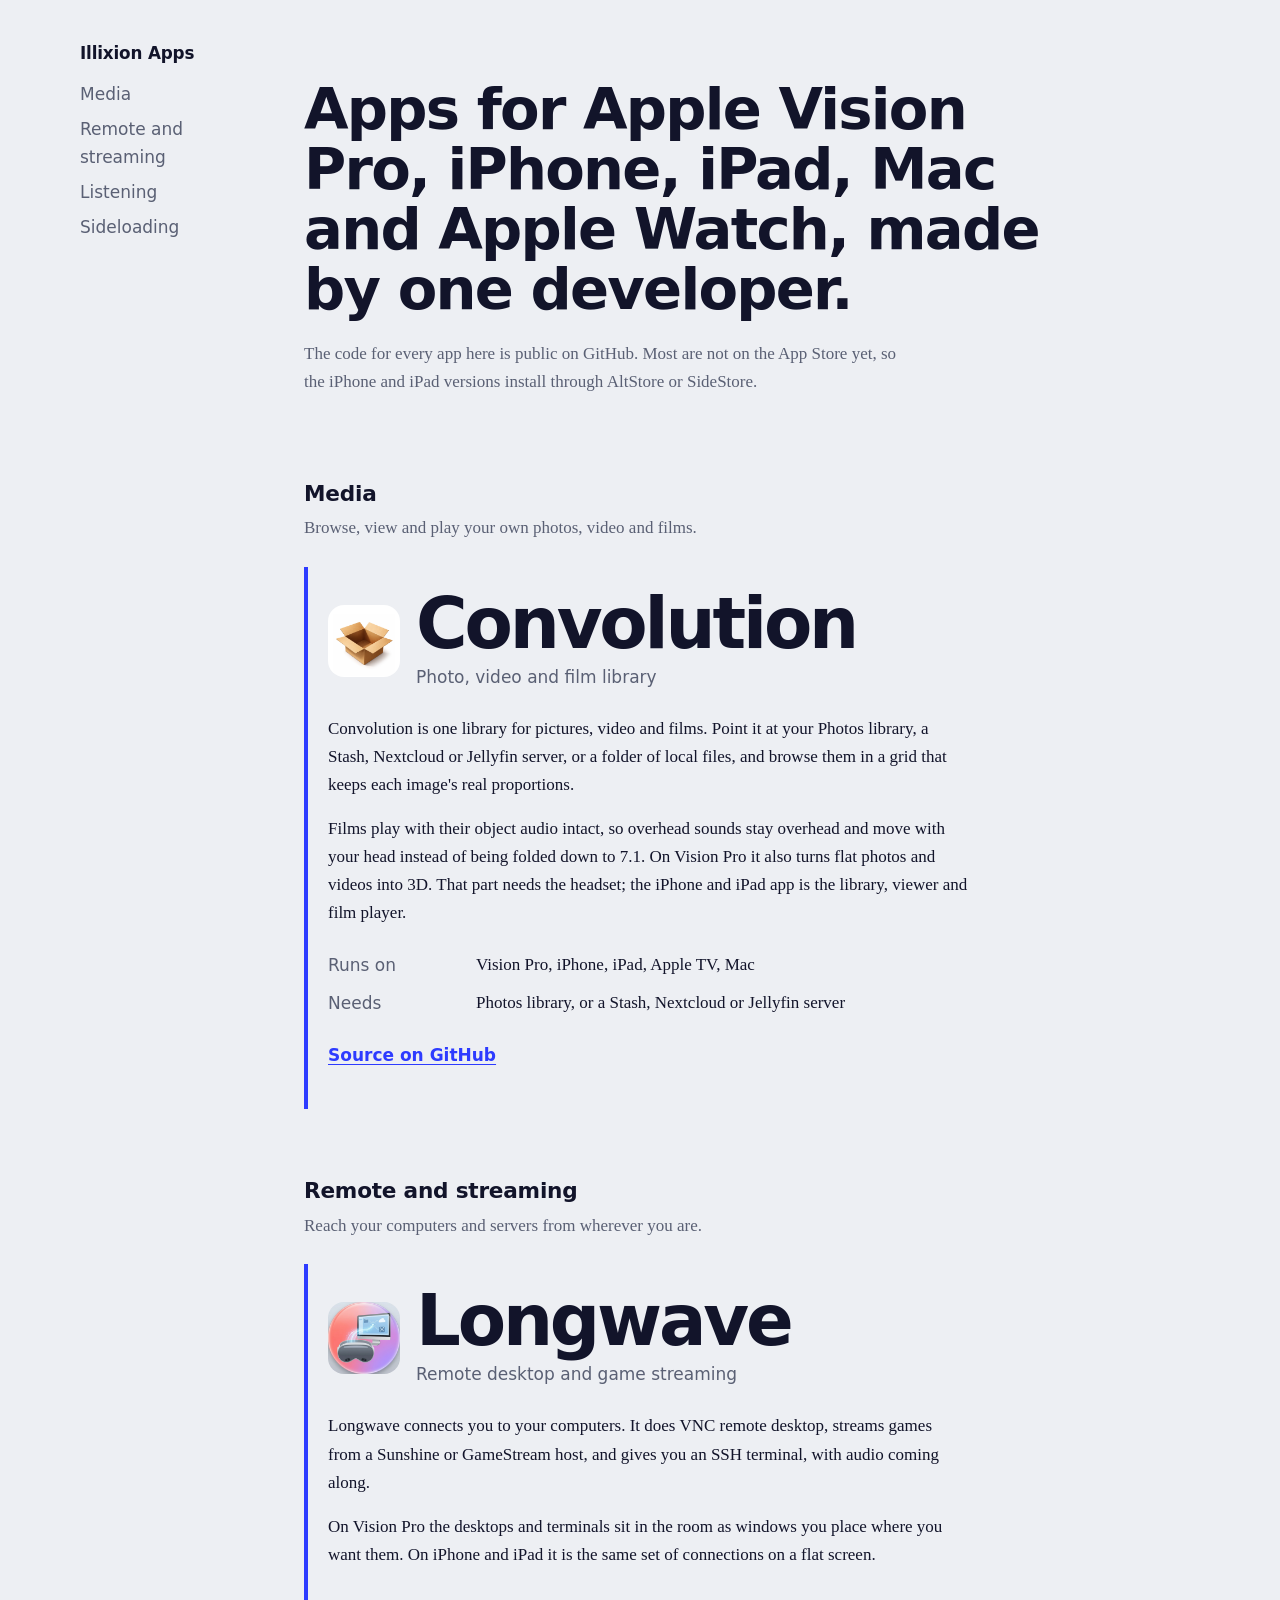
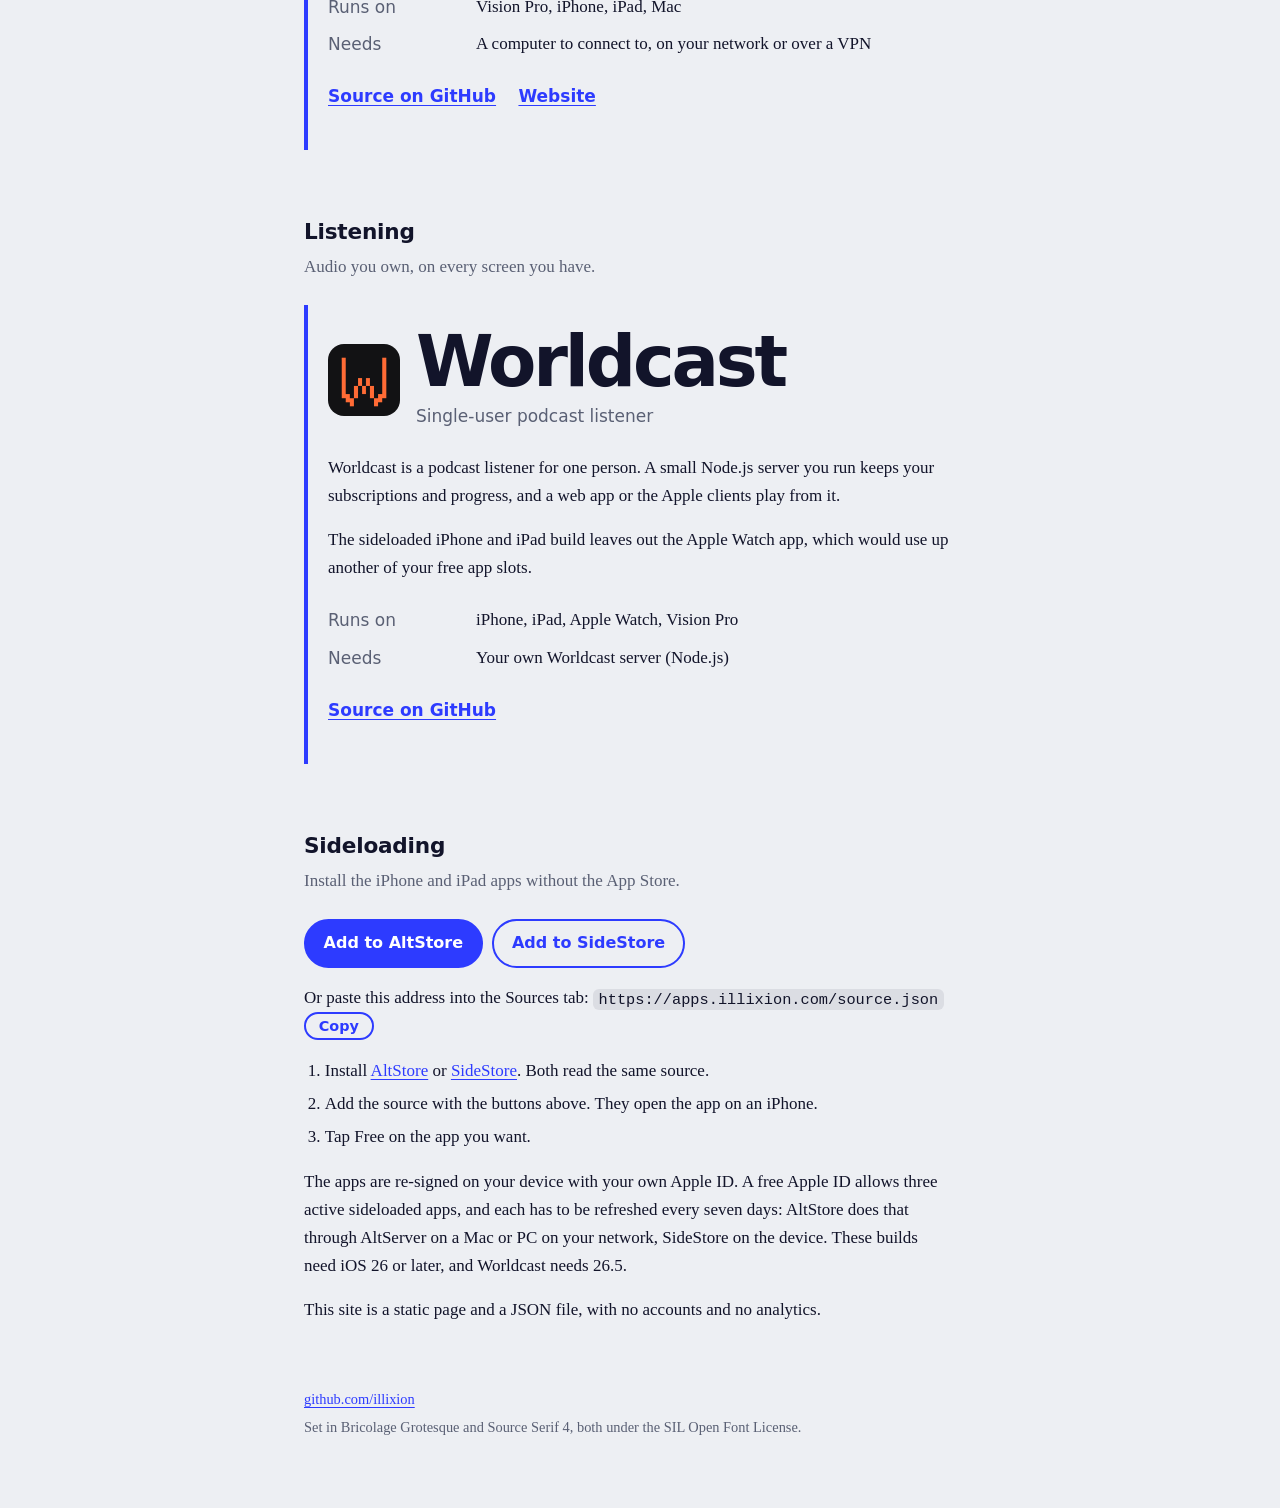
==== Website/index.html @ 204b262f "Turn the landing page into a categorised app portfolio Catalog entries gain a category, platforms, r" ====
<!doctype html>
<html lang="en">
<head>
  <meta charset="utf-8">
  <meta name="viewport" content="width=device-width, initial-scale=1">
  <title>Illixion Apps</title>
  <meta name="description" content="Apps for Apple Vision Pro, iPhone, iPad, Mac and Apple Watch, made by one developer.">
  <meta name="color-scheme" content="light dark">
  <link rel="icon" href="icons/convolution.png">
  <link rel="preload" href="fonts/bricolage.woff2" as="font" type="font/woff2" crossorigin>
  <link rel="stylesheet" href="styles.css">
</head>
<body>
<a class="skip" href="#apps">Skip to the apps</a>
<div class="shell">
  <nav class="rail" aria-label="Categories">
    <p class="mark"><a href="./">Illixion Apps</a></p>
    <ul>
<li><a href="#media">Media</a></li>
<li><a href="#remote">Remote and streaming</a></li>
<li><a href="#listening">Listening</a></li>
      <li><a href="#sideload">Sideloading</a></li>
    </ul>
  </nav>

  <main id="apps">
    <header class="intro">
      <h1>Apps for Apple Vision Pro, iPhone, iPad, Mac and Apple Watch, made by one developer.</h1>
      <p>The code for every app here is public on GitHub. Most are not on the App Store yet, so the iPhone and iPad versions install through AltStore or SideStore.</p>
    </header>

    <section class="category" id="media" aria-labelledby="h-media">
      <div class="cat-head">
        <h2 id="h-media">Media</h2>
        <p>Browse, view and play your own photos, video and films.</p>
      </div>
      <article class="app" id="convolution">
        <header>
          <img src="icons/convolution.png" width="72" height="72" alt="">
          <h3>Convolution</h3>
          <p class="tag">Photo, video and film library</p>
        </header>
        <div class="body">
        <p>Convolution is one library for pictures, video and films. Point it at your Photos library, a Stash, Nextcloud or Jellyfin server, or a folder of local files, and browse them in a grid that keeps each image&#x27;s real proportions.</p>
        <p>Films play with their object audio intact, so overhead sounds stay overhead and move with your head instead of being folded down to 7.1. On Vision Pro it also turns flat photos and videos into 3D. That part needs the headset; the iPhone and iPad app is the library, viewer and film player.</p>
          <dl class="facts">
          <div><dt>Runs on</dt><dd>Vision Pro, iPhone, iPad, Apple TV, Mac</dd></div>
          <div><dt>Needs</dt><dd>Photos library, or a Stash, Nextcloud or Jellyfin server</dd></div>
          </dl>
          <ul class="links"><li><a href="https://github.com/illixion/Convolution">Source on GitHub</a></li></ul>
        </div>
      </article>
    </section>
    <section class="category" id="remote" aria-labelledby="h-remote">
      <div class="cat-head">
        <h2 id="h-remote">Remote and streaming</h2>
        <p>Reach your computers and servers from wherever you are.</p>
      </div>
      <article class="app" id="longwave">
        <header>
          <img src="icons/longwave.png" width="72" height="72" alt="">
          <h3>Longwave</h3>
          <p class="tag">Remote desktop and game streaming</p>
        </header>
        <div class="body">
        <p>Longwave connects you to your computers. It does VNC remote desktop, streams games from a Sunshine or GameStream host, and gives you an SSH terminal, with audio coming along.</p>
        <p>On Vision Pro the desktops and terminals sit in the room as windows you place where you want them. On iPhone and iPad it is the same set of connections on a flat screen.</p>
          <dl class="facts">
          <div><dt>Runs on</dt><dd>Vision Pro, iPhone, iPad, Mac</dd></div>
          <div><dt>Needs</dt><dd>A computer to connect to, on your network or over a VPN</dd></div>
          </dl>
          <ul class="links"><li><a href="https://github.com/illixion/Longwave">Source on GitHub</a></li><li><a href="https://longwave.pro">Website</a></li></ul>
        </div>
      </article>
    </section>
    <section class="category" id="listening" aria-labelledby="h-listening">
      <div class="cat-head">
        <h2 id="h-listening">Listening</h2>
        <p>Audio you own, on every screen you have.</p>
      </div>
      <article class="app" id="worldcast">
        <header>
          <img src="icons/worldcast.png" width="72" height="72" alt="">
          <h3>Worldcast</h3>
          <p class="tag">Single-user podcast listener</p>
        </header>
        <div class="body">
        <p>Worldcast is a podcast listener for one person. A small Node.js server you run keeps your subscriptions and progress, and a web app or the Apple clients play from it.</p>
        <p>The sideloaded iPhone and iPad build leaves out the Apple Watch app, which would use up another of your free app slots.</p>
          <dl class="facts">
          <div><dt>Runs on</dt><dd>iPhone, iPad, Apple Watch, Vision Pro</dd></div>
          <div><dt>Needs</dt><dd>Your own Worldcast server (Node.js)</dd></div>
          </dl>
          <ul class="links"><li><a href="https://github.com/illixion/worldcast">Source on GitHub</a></li></ul>
        </div>
      </article>
    </section>

    <section class="sideload" id="sideload" aria-labelledby="h-sideload">
      <div class="cat-head">
        <h2 id="h-sideload">Sideloading</h2>
        <p>Install the iPhone and iPad apps without the App Store.</p>
      </div>
      <div class="body">
        <div class="actions">
          <a class="btn" href="altstore://source?url=https://apps.illixion.com/source.json">Add to AltStore</a>
          <a class="btn alt" href="sidestore://source?url=https://apps.illixion.com/source.json">Add to SideStore</a>
        </div>
        <p class="url">Or paste this address into the Sources tab: <code>https://apps.illixion.com/source.json</code> <button class="btn alt small" type="button" data-copy="https://apps.illixion.com/source.json">Copy</button></p>
        <ol>
          <li>Install <a href="https://altstore.io">AltStore</a> or <a href="https://sidestore.io">SideStore</a>. Both read the same source.</li>
          <li>Add the source with the buttons above. They open the app on an iPhone.</li>
          <li>Tap Free on the app you want.</li>
        </ol>
        <p>The apps are re-signed on your device with your own Apple ID. A free Apple ID allows three active sideloaded apps, and each has to be refreshed every seven days: AltStore does that through AltServer on a Mac or PC on your network, SideStore on the device. These builds need iOS 26 or later, and Worldcast needs 26.5.</p>
        <p>This site is a static page and a JSON file, with no accounts and no analytics.</p>
      </div>
    </section>

    <footer>
      <p><a href="https://github.com/illixion">github.com/illixion</a></p>
      <p>Set in Bricolage Grotesque and Source Serif 4, both under the SIL Open Font License.</p>
    </footer>
  </main>
</div>
<script src="copy.js"></script>
</body>
</html>
---- Website/styles.css ----
@font-face { font-family: "Bricolage"; src: url("fonts/bricolage.woff2") format("woff2"); font-weight: 200 800; font-display: swap; }
@font-face { font-family: "Source Serif"; src: url("fonts/sourceserif.woff2") format("woff2"); font-weight: 200 900; font-style: normal; font-display: swap; }
@font-face { font-family: "Source Serif"; src: url("fonts/sourceserif-italic.woff2") format("woff2"); font-weight: 200 900; font-style: italic; font-display: swap; }

:root {
  --paper: #edeff3; --ink: #12142a; --signal: #2d3bff; --signal-ink: #ffffff; --slate: #5a6074;
  --sans: "Bricolage", ui-sans-serif, system-ui, sans-serif;
  --serif: "Source Serif", Georgia, "Times New Roman", serif;
}
@media (prefers-color-scheme: dark) {
  :root:not([data-theme="light"]) {
    --paper: #0e1022; --ink: #e7e9f5; --signal: #8e99ff; --signal-ink: #0e1022; --slate: #9a9fb8;
  }
}
* { box-sizing: border-box; }
html { scroll-behavior: smooth; scroll-padding-top: 1.5rem; }
@media (prefers-reduced-motion: reduce) { html { scroll-behavior: auto; } }
body { margin: 0; background: var(--paper); color: var(--ink); font: 1.0625rem/1.65 var(--serif); }
a { color: var(--signal); text-underline-offset: .2em; }
a:focus-visible, button:focus-visible { outline: 3px solid var(--signal); outline-offset: 3px; border-radius: 4px; }
.skip { position: absolute; left: -999px; }
.skip:focus { left: 16px; top: 16px; background: var(--paper); padding: .5rem .75rem; z-index: 5; }

.shell { max-width: 72rem; margin: 0 auto; padding: 0 16px; }
.rail { padding: 1.5rem 0 0; font-family: var(--sans); }
.rail .mark { margin: 0 0 .75rem; font-weight: 700; font-size: 1.05rem; letter-spacing: -.01em; }
.rail .mark a { color: var(--ink); text-decoration: none; }
.rail ul { list-style: none; margin: 0; padding: 0; display: flex; flex-wrap: wrap; gap: .25rem 1.1rem; }
.rail li a { color: var(--slate); text-decoration: none; font-weight: 500; }
.rail li a:hover { color: var(--signal); }
main { padding-bottom: 4rem; }

h1, h2, h3, .btn, .tag, dt, .links { font-family: var(--sans); }
.intro { padding: 3.5rem 0 1rem; max-width: 46rem; }
h1 { font-size: clamp(2.1rem, 5.4vw, 3.6rem); line-height: 1.04; font-weight: 700; letter-spacing: -.03em; margin: 0 0 1.25rem; text-wrap: balance; }
.intro p { color: var(--slate); max-width: 38rem; margin: 0; }

.category, .sideload { padding-top: 4rem; }
.cat-head h2 { font-size: 1.35rem; font-weight: 600; letter-spacing: -.01em; margin: 0; }
.cat-head p { margin: .2rem 0 0; color: var(--slate); }
.cat-head { margin-bottom: 1.5rem; }

.app { padding: 1.5rem 0 2.5rem 1.25rem; border-left: 4px solid var(--signal); margin-top: 1.5rem; }
.app header { display: grid; grid-template-columns: 72px 1fr; column-gap: 1rem; align-items: center; }
.app img { grid-row: span 2; border-radius: 16px; background: #fff; }
.app h3 { margin: 0; font-size: clamp(2.4rem, 7.5vw, 4.4rem); line-height: .95; font-weight: 800; letter-spacing: -.045em; }
.tag { margin: .35rem 0 0; color: var(--slate); font-weight: 500; }
.body { max-width: 40rem; }
.app .body { margin-top: 1.5rem; }
.body p { margin: 0 0 1rem; }
.facts { margin: 1.5rem 0; display: grid; gap: .6rem; }
.facts div { display: grid; grid-template-columns: 8.5rem 1fr; gap: .75rem; }
dt { color: var(--slate); font-weight: 500; }
dd { margin: 0; }
.links { list-style: none; margin: 1.25rem 0 0; padding: 0; display: flex; flex-wrap: wrap; gap: .5rem 1.4rem; align-items: center; font-weight: 600; }
.links a.primary, .btn { display: inline-block; padding: .6rem 1.1rem; border-radius: 999px; background: var(--signal); color: var(--signal-ink); text-decoration: none; font-weight: 600; border: 2px solid var(--signal); font-size: 1rem; cursor: pointer; }
.btn.alt { background: transparent; color: var(--signal); }
.btn.small { padding: .25rem .8rem; font-size: .9rem; }
.actions { display: flex; flex-wrap: wrap; gap: .6rem; margin-bottom: 1rem; }
code { font-size: .9em; word-break: break-all; background: color-mix(in srgb, var(--ink) 8%, transparent); padding: .1rem .35rem; border-radius: 6px; }
.sideload ol { padding-left: 1.3rem; } .sideload li { margin: .3rem 0; }
footer { margin-top: 4rem; color: var(--slate); font-size: .9rem; }
footer p { margin: .25rem 0; }

@media (min-width: 60rem) {
  .shell { display: grid; grid-template-columns: 11rem minmax(0, 1fr); column-gap: 3rem; }
  .rail { position: sticky; top: 0; align-self: start; padding-top: 2.5rem; }
  .rail ul { display: block; }
  .rail li { margin: .45rem 0; }
  .intro { padding-top: 5rem; }
}
@media (max-width: 480px) { .facts div { grid-template-columns: 1fr; gap: 0; } }
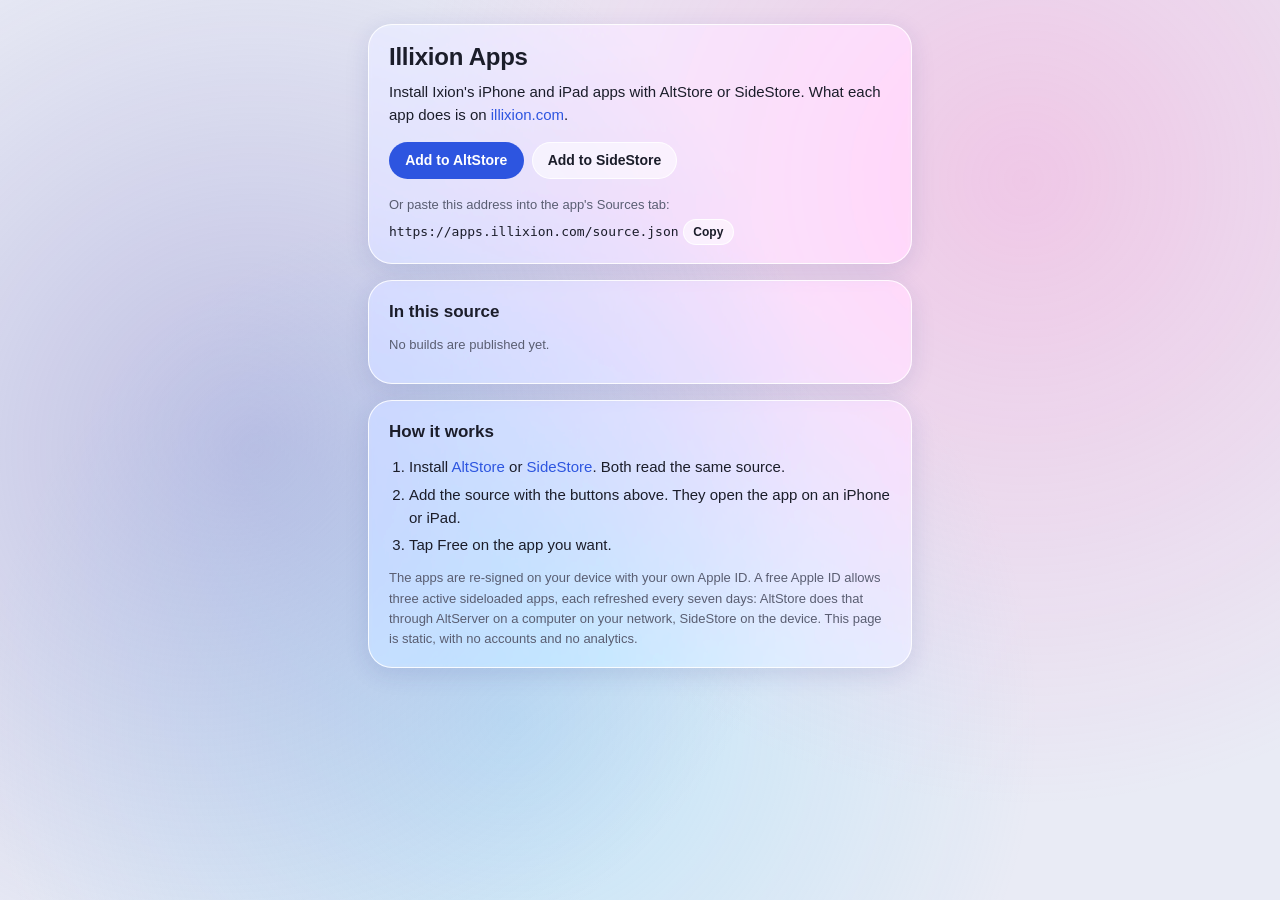
==== commit 6addb2de: "Shrink the site to the source and a one-page installer The app explainers and categories moved to il" ====
--- a/Website/index.html
+++ b/Website/index.html
@@ -2,127 +2,45 @@
 <html lang="en">
 <head>
   <meta charset="utf-8">
-  <meta name="viewport" content="width=device-width, initial-scale=1">
+  <meta name="viewport" content="width=device-width, initial-scale=1, viewport-fit=cover">
   <title>Illixion Apps</title>
-  <meta name="description" content="Apps for Apple Vision Pro, iPhone, iPad, Mac and Apple Watch, made by one developer.">
+  <meta name="description" content="Install Ixion&#x27;s iPhone and iPad apps with AltStore or SideStore.">
   <meta name="color-scheme" content="light dark">
+  <meta name="theme-color" content="#E9EBF5" media="(prefers-color-scheme: light)">
+  <meta name="theme-color" content="#0E0F1A" media="(prefers-color-scheme: dark)">
   <link rel="icon" href="icons/convolution.png">
-  <link rel="preload" href="fonts/bricolage.woff2" as="font" type="font/woff2" crossorigin>
   <link rel="stylesheet" href="styles.css">
 </head>
 <body>
-<a class="skip" href="#apps">Skip to the apps</a>
-<div class="shell">
-  <nav class="rail" aria-label="Categories">
-    <p class="mark"><a href="./">Illixion Apps</a></p>
-    <ul>
-<li><a href="#media">Media</a></li>
-<li><a href="#remote">Remote and streaming</a></li>
-<li><a href="#listening">Listening</a></li>
-      <li><a href="#sideload">Sideloading</a></li>
+<main>
+  <section class="glass">
+    <h1>Illixion Apps</h1>
+    <p>Install Ixion&#x27;s iPhone and iPad apps with AltStore or SideStore. What each app does is on <a href="https://illixion.com/#apps">illixion.com</a>.</p>
+    <p class="actions">
+      <a class="pill primary" href="altstore://source?url=https://apps.illixion.com/source.json">Add to AltStore</a>
+      <a class="pill" href="sidestore://source?url=https://apps.illixion.com/source.json">Add to SideStore</a>
+    </p>
+    <p class="muted">Or paste this address into the app's Sources tab:</p>
+    <p class="url"><code>https://apps.illixion.com/source.json</code> <button class="pill small" type="button" data-copy="https://apps.illixion.com/source.json">Copy</button></p>
+  </section>
+
+  <section class="glass">
+    <h2>In this source</h2>
+    <ul class="apps">
+      <li class="muted">No builds are published yet.</li>
     </ul>
-  </nav>
+  </section>
 
-  <main id="apps">
-    <header class="intro">
-      <h1>Apps for Apple Vision Pro, iPhone, iPad, Mac and Apple Watch, made by one developer.</h1>
-      <p>The code for every app here is public on GitHub. Most are not on the App Store yet, so the iPhone and iPad versions install through AltStore or SideStore.</p>
-    </header>
-
-    <section class="category" id="media" aria-labelledby="h-media">
-      <div class="cat-head">
-        <h2 id="h-media">Media</h2>
-        <p>Browse, view and play your own photos, video and films.</p>
-      </div>
-      <article class="app" id="convolution">
-        <header>
-          <img src="icons/convolution.png" width="72" height="72" alt="">
-          <h3>Convolution</h3>
-          <p class="tag">Photo, video and film library</p>
-        </header>
-        <div class="body">
-        <p>Convolution is one library for pictures, video and films. Point it at your Photos library, a Stash, Nextcloud or Jellyfin server, or a folder of local files, and browse them in a grid that keeps each image&#x27;s real proportions.</p>
-        <p>Films play with their object audio intact, so overhead sounds stay overhead and move with your head instead of being folded down to 7.1. On Vision Pro it also turns flat photos and videos into 3D. That part needs the headset; the iPhone and iPad app is the library, viewer and film player.</p>
-          <dl class="facts">
-          <div><dt>Runs on</dt><dd>Vision Pro, iPhone, iPad, Apple TV, Mac</dd></div>
-          <div><dt>Needs</dt><dd>Photos library, or a Stash, Nextcloud or Jellyfin server</dd></div>
-          </dl>
-          <ul class="links"><li><a href="https://github.com/illixion/Convolution">Source on GitHub</a></li></ul>
-        </div>
-      </article>
-    </section>
-    <section class="category" id="remote" aria-labelledby="h-remote">
-      <div class="cat-head">
-        <h2 id="h-remote">Remote and streaming</h2>
-        <p>Reach your computers and servers from wherever you are.</p>
-      </div>
-      <article class="app" id="longwave">
-        <header>
-          <img src="icons/longwave.png" width="72" height="72" alt="">
-          <h3>Longwave</h3>
-          <p class="tag">Remote desktop and game streaming</p>
-        </header>
-        <div class="body">
-        <p>Longwave connects you to your computers. It does VNC remote desktop, streams games from a Sunshine or GameStream host, and gives you an SSH terminal, with audio coming along.</p>
-        <p>On Vision Pro the desktops and terminals sit in the room as windows you place where you want them. On iPhone and iPad it is the same set of connections on a flat screen.</p>
-          <dl class="facts">
-          <div><dt>Runs on</dt><dd>Vision Pro, iPhone, iPad, Mac</dd></div>
-          <div><dt>Needs</dt><dd>A computer to connect to, on your network or over a VPN</dd></div>
-          </dl>
-          <ul class="links"><li><a href="https://github.com/illixion/Longwave">Source on GitHub</a></li><li><a href="https://longwave.pro">Website</a></li></ul>
-        </div>
-      </article>
-    </section>
-    <section class="category" id="listening" aria-labelledby="h-listening">
-      <div class="cat-head">
-        <h2 id="h-listening">Listening</h2>
-        <p>Audio you own, on every screen you have.</p>
-      </div>
-      <article class="app" id="worldcast">
-        <header>
-          <img src="icons/worldcast.png" width="72" height="72" alt="">
-          <h3>Worldcast</h3>
-          <p class="tag">Single-user podcast listener</p>
-        </header>
-        <div class="body">
-        <p>Worldcast is a podcast listener for one person. A small Node.js server you run keeps your subscriptions and progress, and a web app or the Apple clients play from it.</p>
-        <p>The sideloaded iPhone and iPad build leaves out the Apple Watch app, which would use up another of your free app slots.</p>
-          <dl class="facts">
-          <div><dt>Runs on</dt><dd>iPhone, iPad, Apple Watch, Vision Pro</dd></div>
-          <div><dt>Needs</dt><dd>Your own Worldcast server (Node.js)</dd></div>
-          </dl>
-          <ul class="links"><li><a href="https://github.com/illixion/worldcast">Source on GitHub</a></li></ul>
-        </div>
-      </article>
-    </section>
-
-    <section class="sideload" id="sideload" aria-labelledby="h-sideload">
-      <div class="cat-head">
-        <h2 id="h-sideload">Sideloading</h2>
-        <p>Install the iPhone and iPad apps without the App Store.</p>
-      </div>
-      <div class="body">
-        <div class="actions">
-          <a class="btn" href="altstore://source?url=https://apps.illixion.com/source.json">Add to AltStore</a>
-          <a class="btn alt" href="sidestore://source?url=https://apps.illixion.com/source.json">Add to SideStore</a>
-        </div>
-        <p class="url">Or paste this address into the Sources tab: <code>https://apps.illixion.com/source.json</code> <button class="btn alt small" type="button" data-copy="https://apps.illixion.com/source.json">Copy</button></p>
-        <ol>
-          <li>Install <a href="https://altstore.io">AltStore</a> or <a href="https://sidestore.io">SideStore</a>. Both read the same source.</li>
-          <li>Add the source with the buttons above. They open the app on an iPhone.</li>
-          <li>Tap Free on the app you want.</li>
-        </ol>
-        <p>The apps are re-signed on your device with your own Apple ID. A free Apple ID allows three active sideloaded apps, and each has to be refreshed every seven days: AltStore does that through AltServer on a Mac or PC on your network, SideStore on the device. These builds need iOS 26 or later, and Worldcast needs 26.5.</p>
-        <p>This site is a static page and a JSON file, with no accounts and no analytics.</p>
-      </div>
-    </section>
-
-    <footer>
-      <p><a href="https://github.com/illixion">github.com/illixion</a></p>
-      <p>Set in Bricolage Grotesque and Source Serif 4, both under the SIL Open Font License.</p>
-    </footer>
-  </main>
-</div>
+  <section class="glass">
+    <h2>How it works</h2>
+    <ol>
+      <li>Install <a href="https://altstore.io">AltStore</a> or <a href="https://sidestore.io">SideStore</a>. Both read the same source.</li>
+      <li>Add the source with the buttons above. They open the app on an iPhone or iPad.</li>
+      <li>Tap Free on the app you want.</li>
+    </ol>
+    <p class="muted">The apps are re-signed on your device with your own Apple ID. A free Apple ID allows three active sideloaded apps, each refreshed every seven days: AltStore does that through AltServer on a computer on your network, SideStore on the device. This page is static, with no accounts and no analytics.</p>
+  </section>
+</main>
 <script src="copy.js"></script>
 </body>
 </html>
--- a/Website/styles.css
+++ b/Website/styles.css
@@ -1,72 +1,118 @@
-@font-face { font-family: "Bricolage"; src: url("fonts/bricolage.woff2") format("woff2"); font-weight: 200 800; font-display: swap; }
-@font-face { font-family: "Source Serif"; src: url("fonts/sourceserif.woff2") format("woff2"); font-weight: 200 900; font-style: normal; font-display: swap; }
-@font-face { font-family: "Source Serif"; src: url("fonts/sourceserif-italic.woff2") format("woff2"); font-weight: 200 900; font-style: italic; font-display: swap; }
+/* Matches illixion.com's glass panels (adapted from kevinbism's liquid-glass-effect, MIT). */
 
 :root {
-  --paper: #edeff3; --ink: #12142a; --signal: #2d3bff; --signal-ink: #ffffff; --slate: #5a6074;
-  --sans: "Bricolage", ui-sans-serif, system-ui, sans-serif;
-  --serif: "Source Serif", Georgia, "Times New Roman", serif;
+  --bg: #E9EBF5;
+  --ink: #1B1D2A;
+  --muted: #5A5E72;
+  --link: #2D55E0;
+  --link-hover: #1438B8;
+  --on-link: #FFFFFF;
+  --blob-a: rgba(120, 119, 198, 0.38);
+  --blob-b: rgba(255, 119, 198, 0.30);
+  --blob-c: rgba(120, 219, 255, 0.34);
+  --glass: rgba(255, 255, 255, 0.30);
+  --glass-edge: rgba(255, 255, 255, 0.85);
+  --glass-shadow: 0 6px 24px rgba(31, 38, 135, 0.12);
+  --hairline: rgba(27, 29, 42, 0.10);
+  --pill: rgba(255, 255, 255, 0.55);
+  --pill-hover: rgba(255, 255, 255, 0.85);
+  --code: rgba(27, 29, 42, 0.06);
+  color-scheme: light dark;
 }
+
 @media (prefers-color-scheme: dark) {
-  :root:not([data-theme="light"]) {
-    --paper: #0e1022; --ink: #e7e9f5; --signal: #8e99ff; --signal-ink: #0e1022; --slate: #9a9fb8;
+  :root {
+    --bg: #0E0F1A;
+    --ink: #E7E8F2;
+    --muted: #A0A4BA;
+    --link: #8FB0FF;
+    --link-hover: #BFD1FF;
+    --on-link: #0E0F1A;
+    --blob-a: rgba(120, 119, 198, 0.30);
+    --blob-b: rgba(214, 90, 170, 0.22);
+    --blob-c: rgba(70, 170, 220, 0.22);
+    --glass: rgba(255, 255, 255, 0.06);
+    --glass-edge: rgba(255, 255, 255, 0.18);
+    --glass-shadow: 0 6px 24px rgba(0, 0, 0, 0.35);
+    --hairline: rgba(255, 255, 255, 0.10);
+    --pill: rgba(255, 255, 255, 0.10);
+    --pill-hover: rgba(255, 255, 255, 0.18);
+    --code: rgba(255, 255, 255, 0.07);
   }
 }
-* { box-sizing: border-box; }
-html { scroll-behavior: smooth; scroll-padding-top: 1.5rem; }
-@media (prefers-reduced-motion: reduce) { html { scroll-behavior: auto; } }
-body { margin: 0; background: var(--paper); color: var(--ink); font: 1.0625rem/1.65 var(--serif); }
-a { color: var(--signal); text-underline-offset: .2em; }
-a:focus-visible, button:focus-visible { outline: 3px solid var(--signal); outline-offset: 3px; border-radius: 4px; }
-.skip { position: absolute; left: -999px; }
-.skip:focus { left: 16px; top: 16px; background: var(--paper); padding: .5rem .75rem; z-index: 5; }
 
-.shell { max-width: 72rem; margin: 0 auto; padding: 0 16px; }
-.rail { padding: 1.5rem 0 0; font-family: var(--sans); }
-.rail .mark { margin: 0 0 .75rem; font-weight: 700; font-size: 1.05rem; letter-spacing: -.01em; }
-.rail .mark a { color: var(--ink); text-decoration: none; }
-.rail ul { list-style: none; margin: 0; padding: 0; display: flex; flex-wrap: wrap; gap: .25rem 1.1rem; }
-.rail li a { color: var(--slate); text-decoration: none; font-weight: 500; }
-.rail li a:hover { color: var(--signal); }
-main { padding-bottom: 4rem; }
+*, *::before, *::after { box-sizing: border-box; margin: 0; padding: 0; }
 
-h1, h2, h3, .btn, .tag, dt, .links { font-family: var(--sans); }
-.intro { padding: 3.5rem 0 1rem; max-width: 46rem; }
-h1 { font-size: clamp(2.1rem, 5.4vw, 3.6rem); line-height: 1.04; font-weight: 700; letter-spacing: -.03em; margin: 0 0 1.25rem; text-wrap: balance; }
-.intro p { color: var(--slate); max-width: 38rem; margin: 0; }
+body {
+  min-height: 100vh;
+  background: var(--bg);
+  color: var(--ink);
+  font: 400 0.9375rem/1.55 -apple-system, BlinkMacSystemFont, "Segoe UI", Roboto, sans-serif;
+  padding: calc(1.5rem + env(safe-area-inset-top)) 1rem calc(2rem + env(safe-area-inset-bottom));
+}
 
-.category, .sideload { padding-top: 4rem; }
-.cat-head h2 { font-size: 1.35rem; font-weight: 600; letter-spacing: -.01em; margin: 0; }
-.cat-head p { margin: .2rem 0 0; color: var(--slate); }
-.cat-head { margin-bottom: 1.5rem; }
+body::before {
+  content: "";
+  position: fixed;
+  inset: 0;
+  background-image:
+    radial-gradient(circle at 20% 50%, var(--blob-a) 0%, transparent 50%),
+    radial-gradient(circle at 80% 20%, var(--blob-b) 0%, transparent 50%),
+    radial-gradient(circle at 40% 80%, var(--blob-c) 0%, transparent 50%);
+  pointer-events: none;
+  z-index: -1;
+}
 
-.app { padding: 1.5rem 0 2.5rem 1.25rem; border-left: 4px solid var(--signal); margin-top: 1.5rem; }
-.app header { display: grid; grid-template-columns: 72px 1fr; column-gap: 1rem; align-items: center; }
-.app img { grid-row: span 2; border-radius: 16px; background: #fff; }
-.app h3 { margin: 0; font-size: clamp(2.4rem, 7.5vw, 4.4rem); line-height: .95; font-weight: 800; letter-spacing: -.045em; }
-.tag { margin: .35rem 0 0; color: var(--slate); font-weight: 500; }
-.body { max-width: 40rem; }
-.app .body { margin-top: 1.5rem; }
-.body p { margin: 0 0 1rem; }
-.facts { margin: 1.5rem 0; display: grid; gap: .6rem; }
-.facts div { display: grid; grid-template-columns: 8.5rem 1fr; gap: .75rem; }
-dt { color: var(--slate); font-weight: 500; }
-dd { margin: 0; }
-.links { list-style: none; margin: 1.25rem 0 0; padding: 0; display: flex; flex-wrap: wrap; gap: .5rem 1.4rem; align-items: center; font-weight: 600; }
-.links a.primary, .btn { display: inline-block; padding: .6rem 1.1rem; border-radius: 999px; background: var(--signal); color: var(--signal-ink); text-decoration: none; font-weight: 600; border: 2px solid var(--signal); font-size: 1rem; cursor: pointer; }
-.btn.alt { background: transparent; color: var(--signal); }
-.btn.small { padding: .25rem .8rem; font-size: .9rem; }
-.actions { display: flex; flex-wrap: wrap; gap: .6rem; margin-bottom: 1rem; }
-code { font-size: .9em; word-break: break-all; background: color-mix(in srgb, var(--ink) 8%, transparent); padding: .1rem .35rem; border-radius: 6px; }
-.sideload ol { padding-left: 1.3rem; } .sideload li { margin: .3rem 0; }
-footer { margin-top: 4rem; color: var(--slate); font-size: .9rem; }
-footer p { margin: .25rem 0; }
+main { max-width: 34rem; margin: 0 auto; display: flex; flex-direction: column; gap: 1rem; }
 
-@media (min-width: 60rem) {
-  .shell { display: grid; grid-template-columns: 11rem minmax(0, 1fr); column-gap: 3rem; }
-  .rail { position: sticky; top: 0; align-self: start; padding-top: 2.5rem; }
-  .rail ul { display: block; }
-  .rail li { margin: .45rem 0; }
-  .intro { padding-top: 5rem; }
+a { color: var(--link); text-decoration: none; }
+a:hover { color: var(--link-hover); text-decoration: underline; }
+:focus-visible { outline: 2px solid var(--link); outline-offset: 2px; border-radius: 0.4rem; }
+
+h1 { font-size: 1.5rem; line-height: 1.2; letter-spacing: -0.01em; margin-bottom: 0.5rem; }
+h2 { font-size: 1.0625rem; margin-bottom: 0.625rem; }
+h3 { font-size: 0.9375rem; }
+p + p { margin-top: 0.5rem; }
+.muted { color: var(--muted); font-size: 0.8125rem; }
+code { font: 0.8125rem/1.5 ui-monospace, "SF Mono", Menlo, monospace; word-break: break-all; }
+
+.glass {
+  position: relative;
+  background: var(--glass);
+  -webkit-backdrop-filter: blur(2px) saturate(180%);
+  backdrop-filter: blur(2px) saturate(180%);
+  border: 1px solid var(--glass-edge);
+  border-radius: 1.5rem;
+  padding: 1.125rem 1.25rem;
+  box-shadow: var(--glass-shadow);
 }
-@media (max-width: 480px) { .facts div { grid-template-columns: 1fr; gap: 0; } }
+
+.actions { display: flex; flex-wrap: wrap; gap: 0.5rem; margin: 1rem 0; }
+
+.pill {
+  display: inline-block;
+  padding: 0.4rem 0.95rem;
+  border-radius: 999px;
+  border: 1px solid var(--glass-edge);
+  background: var(--pill);
+  color: var(--ink);
+  font: inherit;
+  font-size: 0.875rem;
+  font-weight: 600;
+  cursor: pointer;
+}
+.pill:hover { background: var(--pill-hover); color: var(--ink); text-decoration: none; }
+.pill.primary { background: var(--link); border-color: transparent; color: var(--on-link); }
+.pill.primary:hover { background: var(--link-hover); color: var(--on-link); }
+.pill.small { padding: 0.15rem 0.6rem; font-size: 0.75rem; vertical-align: middle; }
+
+.url { margin-top: 0.25rem; }
+
+.apps { list-style: none; }
+.apps li { display: flex; gap: 0.75rem; align-items: flex-start; padding: 0.625rem 0; border-top: 1px solid var(--hairline); }
+.apps li:first-child { border-top: 0; padding-top: 0; }
+.apps img { width: 3rem; height: 3rem; border-radius: 22%; flex: none; }
+.apps p + p { margin-top: 0.125rem; }
+
+ol { padding-left: 1.25rem; margin-bottom: 0.75rem; }
+ol li + li { margin-top: 0.25rem; }
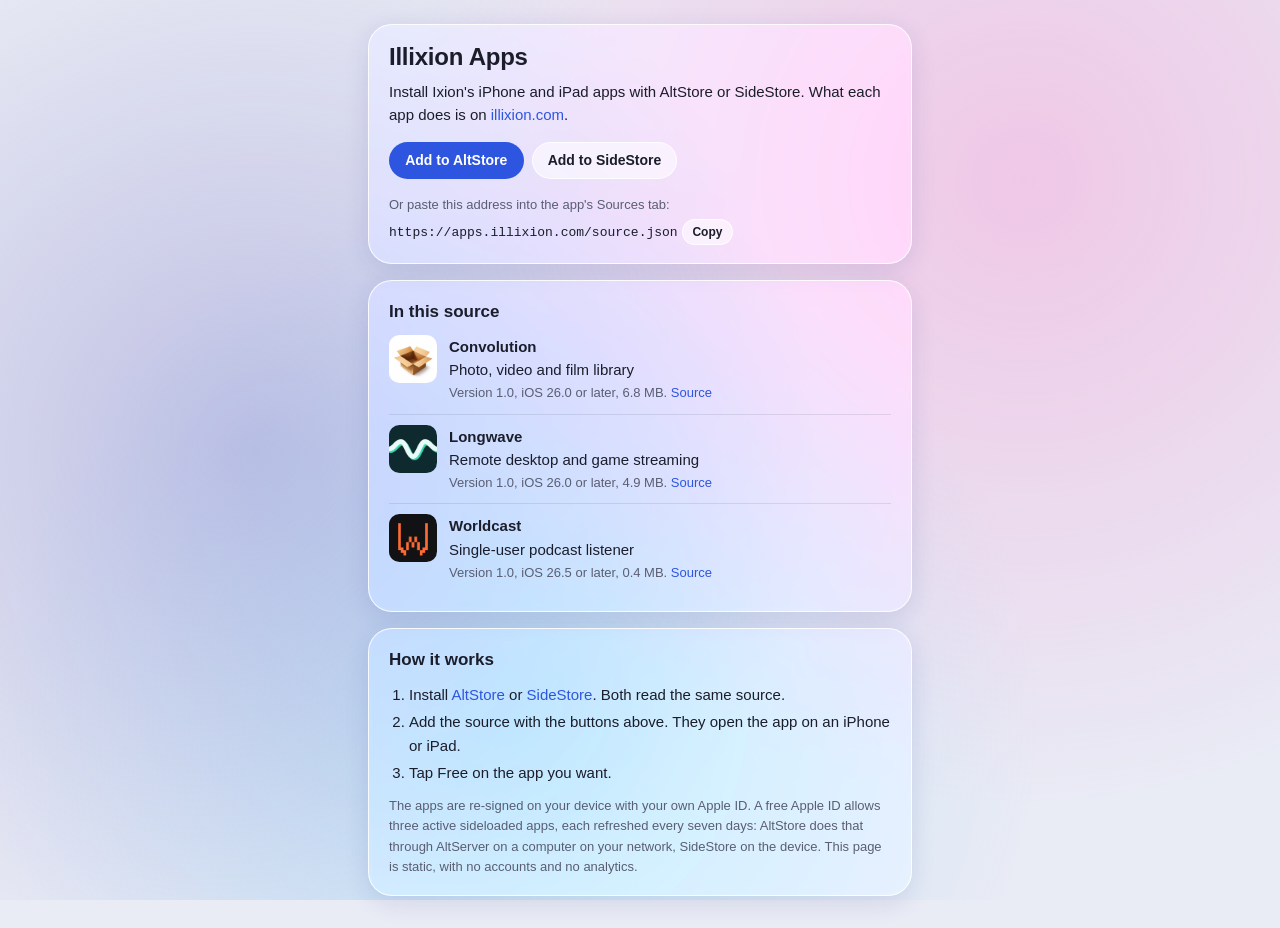
==== commit a4a3a823: "Publish the first builds of Convolution, Longwave and Worldcast First `altsource.py sync`: Convoluti" ====
--- a/Website/index.html
+++ b/Website/index.html
@@ -27,7 +27,30 @@
   <section class="glass">
     <h2>In this source</h2>
     <ul class="apps">
-      <li class="muted">No builds are published yet.</li>
+      <li>
+        <img src="icons/convolution.png" width="48" height="48" alt="">
+        <div>
+          <h3>Convolution</h3>
+          <p>Photo, video and film library</p>
+          <p class="muted">Version 1.0, iOS 26.0 or later, 6.8 MB. <a href="https://github.com/illixion/Convolution">Source</a></p>
+        </div>
+      </li>
+      <li>
+        <img src="icons/longwave.png" width="48" height="48" alt="">
+        <div>
+          <h3>Longwave</h3>
+          <p>Remote desktop and game streaming</p>
+          <p class="muted">Version 1.0, iOS 26.0 or later, 4.9 MB. <a href="https://github.com/illixion/Longwave">Source</a></p>
+        </div>
+      </li>
+      <li>
+        <img src="icons/worldcast.png" width="48" height="48" alt="">
+        <div>
+          <h3>Worldcast</h3>
+          <p>Single-user podcast listener</p>
+          <p class="muted">Version 1.0, iOS 26.5 or later, 0.4 MB. <a href="https://github.com/illixion/worldcast">Source</a></p>
+        </div>
+      </li>
     </ul>
   </section>
 
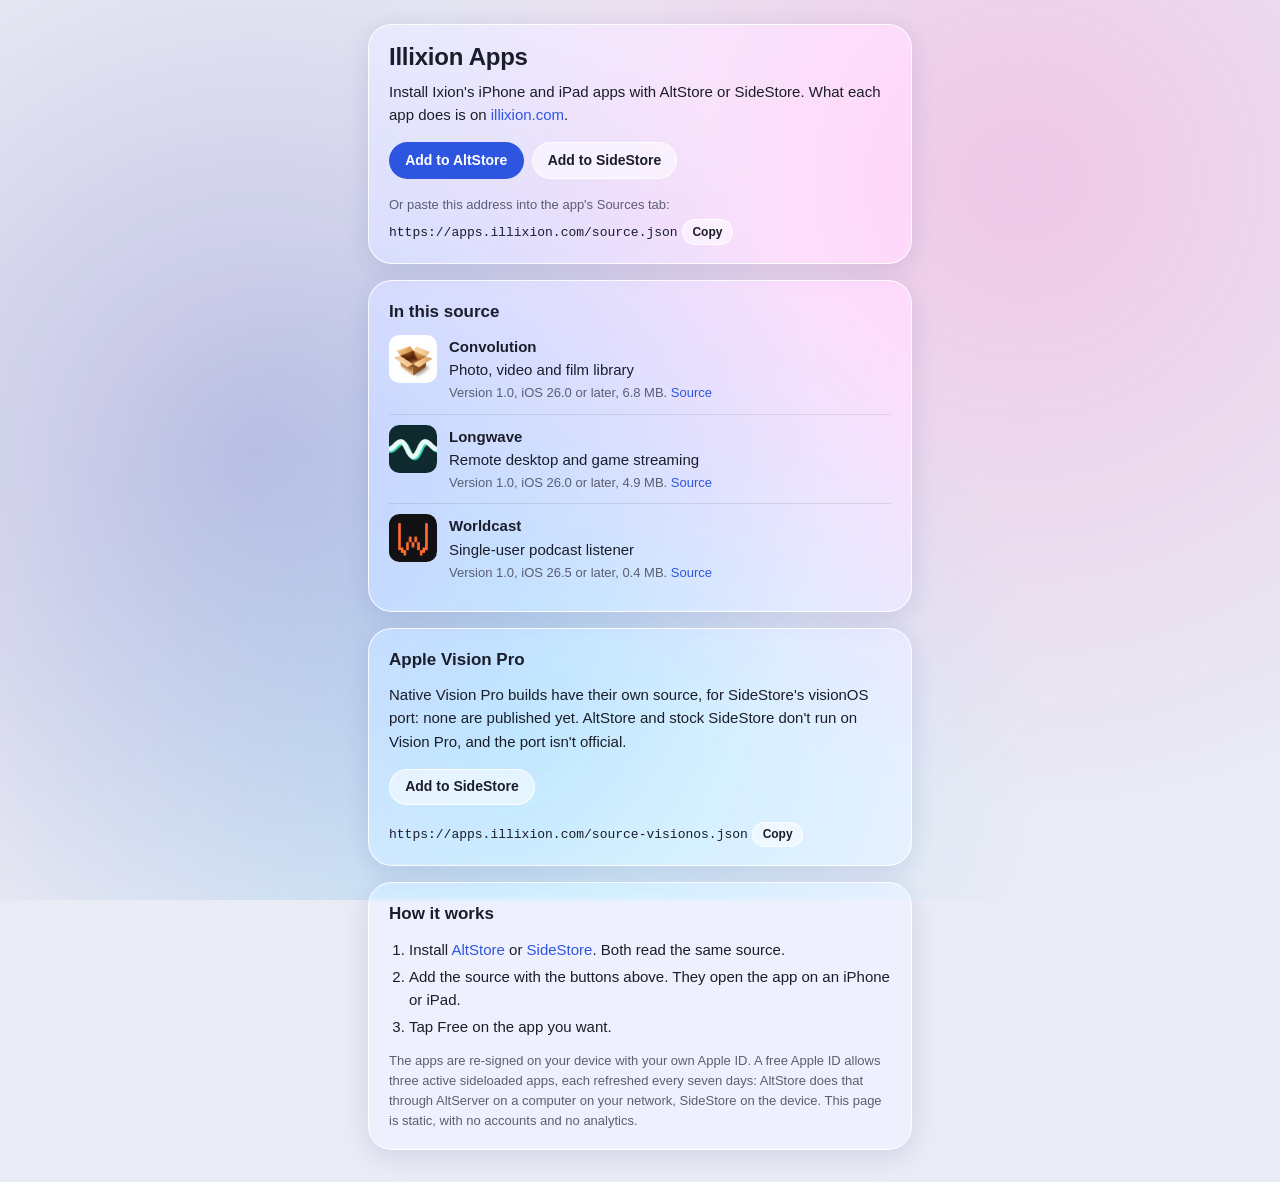
==== commit eddb9c37: "Add a visionOS source for SideStore's Vision Pro port A source has no per-platform downloads, so Vis" ====
--- a/Website/index.html
+++ b/Website/index.html
@@ -55,6 +55,15 @@
   </section>
 
   <section class="glass">
+    <h2>Apple Vision Pro</h2>
+    <p>Native Vision Pro builds have their own source, for SideStore's visionOS port: none are published yet. AltStore and stock SideStore don't run on Vision Pro, and the port isn't official.</p>
+    <p class="actions">
+      <a class="pill" href="sidestore://source?url=https://apps.illixion.com/source-visionos.json">Add to SideStore</a>
+    </p>
+    <p class="url"><code>https://apps.illixion.com/source-visionos.json</code> <button class="pill small" type="button" data-copy="https://apps.illixion.com/source-visionos.json">Copy</button></p>
+  </section>
+
+  <section class="glass">
     <h2>How it works</h2>
     <ol>
       <li>Install <a href="https://altstore.io">AltStore</a> or <a href="https://sidestore.io">SideStore</a>. Both read the same source.</li>
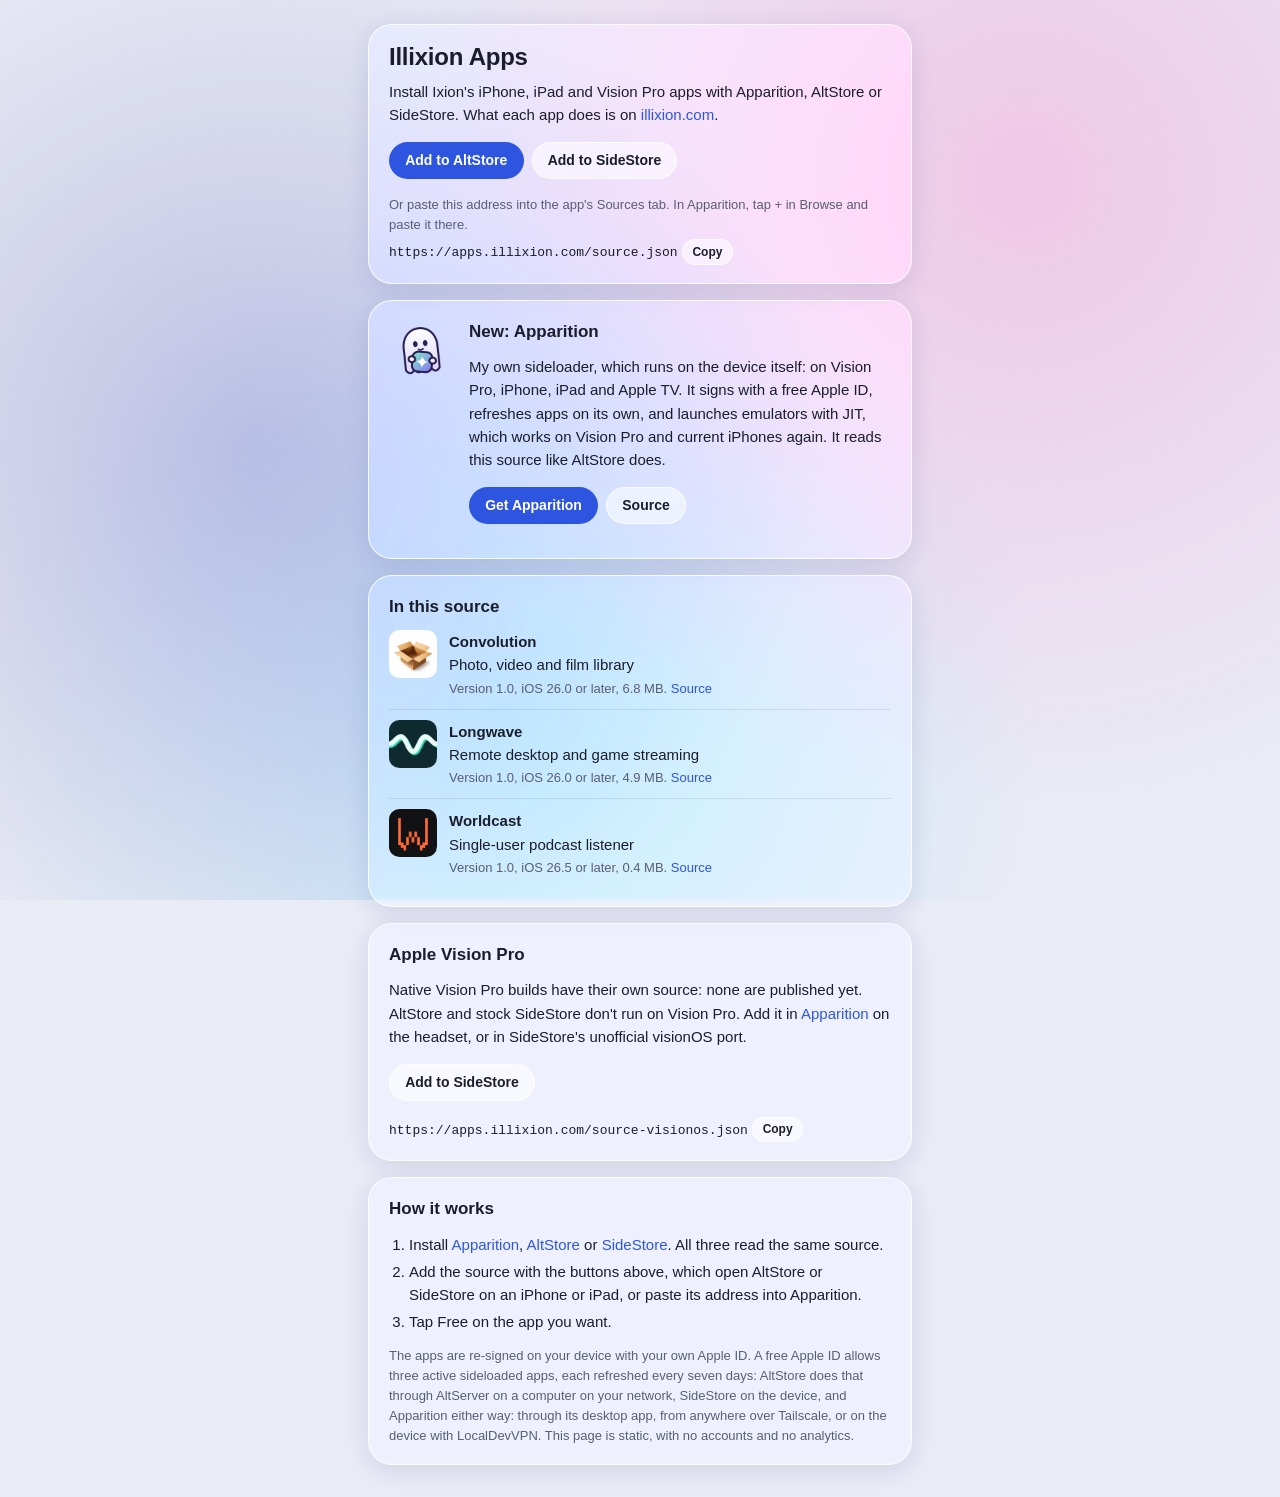
==== commit d642be23: "Feature Apparition on the apps page and in both sources A card introduces Apparition and links to it" ====
--- a/Website/index.html
+++ b/Website/index.html
@@ -4,7 +4,7 @@
   <meta charset="utf-8">
   <meta name="viewport" content="width=device-width, initial-scale=1, viewport-fit=cover">
   <title>Illixion Apps</title>
-  <meta name="description" content="Install Ixion&#x27;s iPhone and iPad apps with AltStore or SideStore.">
+  <meta name="description" content="Install Ixion&#x27;s iPhone, iPad and Vision Pro apps with Apparition, AltStore or SideStore.">
   <meta name="color-scheme" content="light dark">
   <meta name="theme-color" content="#E9EBF5" media="(prefers-color-scheme: light)">
   <meta name="theme-color" content="#0E0F1A" media="(prefers-color-scheme: dark)">
@@ -15,13 +15,22 @@
 <main>
   <section class="glass">
     <h1>Illixion Apps</h1>
-    <p>Install Ixion&#x27;s iPhone and iPad apps with AltStore or SideStore. What each app does is on <a href="https://illixion.com/#apps">illixion.com</a>.</p>
+    <p>Install Ixion&#x27;s iPhone, iPad and Vision Pro apps with Apparition, AltStore or SideStore. What each app does is on <a href="https://illixion.com/#apps">illixion.com</a>.</p>
     <p class="actions">
       <a class="pill primary" href="altstore://source?url=https://apps.illixion.com/source.json">Add to AltStore</a>
       <a class="pill" href="sidestore://source?url=https://apps.illixion.com/source.json">Add to SideStore</a>
     </p>
-    <p class="muted">Or paste this address into the app's Sources tab:</p>
+    <p class="muted">Or paste this address into the app's Sources tab. In Apparition, tap + in Browse and paste it there.</p>
     <p class="url"><code>https://apps.illixion.com/source.json</code> <button class="pill small" type="button" data-copy="https://apps.illixion.com/source.json">Copy</button></p>
+  </section>
+
+  <section class="glass app-promo">
+    <img src="icons/apparition.png" width="64" height="64" alt="">
+    <div>
+      <h2>New: Apparition</h2>
+      <p>My own sideloader, which runs on the device itself: on Vision Pro, iPhone, iPad and Apple TV. It signs with a free Apple ID, refreshes apps on its own, and launches emulators with JIT, which works on Vision Pro and current iPhones again. It reads this source like AltStore does.</p>
+      <p class="actions"><a class="pill primary" href="https://apparition.illixion.com">Get Apparition</a> <a class="pill" href="https://github.com/illixion/Apparition">Source</a></p>
+    </div>
   </section>
 
   <section class="glass">
@@ -56,7 +65,7 @@
 
   <section class="glass">
     <h2>Apple Vision Pro</h2>
-    <p>Native Vision Pro builds have their own source, for SideStore's visionOS port: none are published yet. AltStore and stock SideStore don't run on Vision Pro, and the port isn't official.</p>
+    <p>Native Vision Pro builds have their own source: none are published yet. AltStore and stock SideStore don't run on Vision Pro. Add it in <a href="https://apparition.illixion.com">Apparition</a> on the headset, or in SideStore's unofficial visionOS port.</p>
     <p class="actions">
       <a class="pill" href="sidestore://source?url=https://apps.illixion.com/source-visionos.json">Add to SideStore</a>
     </p>
@@ -66,11 +75,11 @@
   <section class="glass">
     <h2>How it works</h2>
     <ol>
-      <li>Install <a href="https://altstore.io">AltStore</a> or <a href="https://sidestore.io">SideStore</a>. Both read the same source.</li>
-      <li>Add the source with the buttons above. They open the app on an iPhone or iPad.</li>
+      <li>Install <a href="https://apparition.illixion.com">Apparition</a>, <a href="https://altstore.io">AltStore</a> or <a href="https://sidestore.io">SideStore</a>. All three read the same source.</li>
+      <li>Add the source with the buttons above, which open AltStore or SideStore on an iPhone or iPad, or paste its address into Apparition.</li>
       <li>Tap Free on the app you want.</li>
     </ol>
-    <p class="muted">The apps are re-signed on your device with your own Apple ID. A free Apple ID allows three active sideloaded apps, each refreshed every seven days: AltStore does that through AltServer on a computer on your network, SideStore on the device. This page is static, with no accounts and no analytics.</p>
+    <p class="muted">The apps are re-signed on your device with your own Apple ID. A free Apple ID allows three active sideloaded apps, each refreshed every seven days: AltStore does that through AltServer on a computer on your network, SideStore on the device, and Apparition either way: through its desktop app, from anywhere over Tailscale, or on the device with LocalDevVPN. This page is static, with no accounts and no analytics.</p>
   </section>
 </main>
 <script src="copy.js"></script>
--- a/Website/styles.css
+++ b/Website/styles.css
@@ -116,3 +116,5 @@
 
 ol { padding-left: 1.25rem; margin-bottom: 0.75rem; }
 ol li + li { margin-top: 0.25rem; }
+.app-promo { display: flex; gap: 1rem; align-items: flex-start; }
+.app-promo img { width: 4rem; height: 4rem; border-radius: 22%; flex: none; }
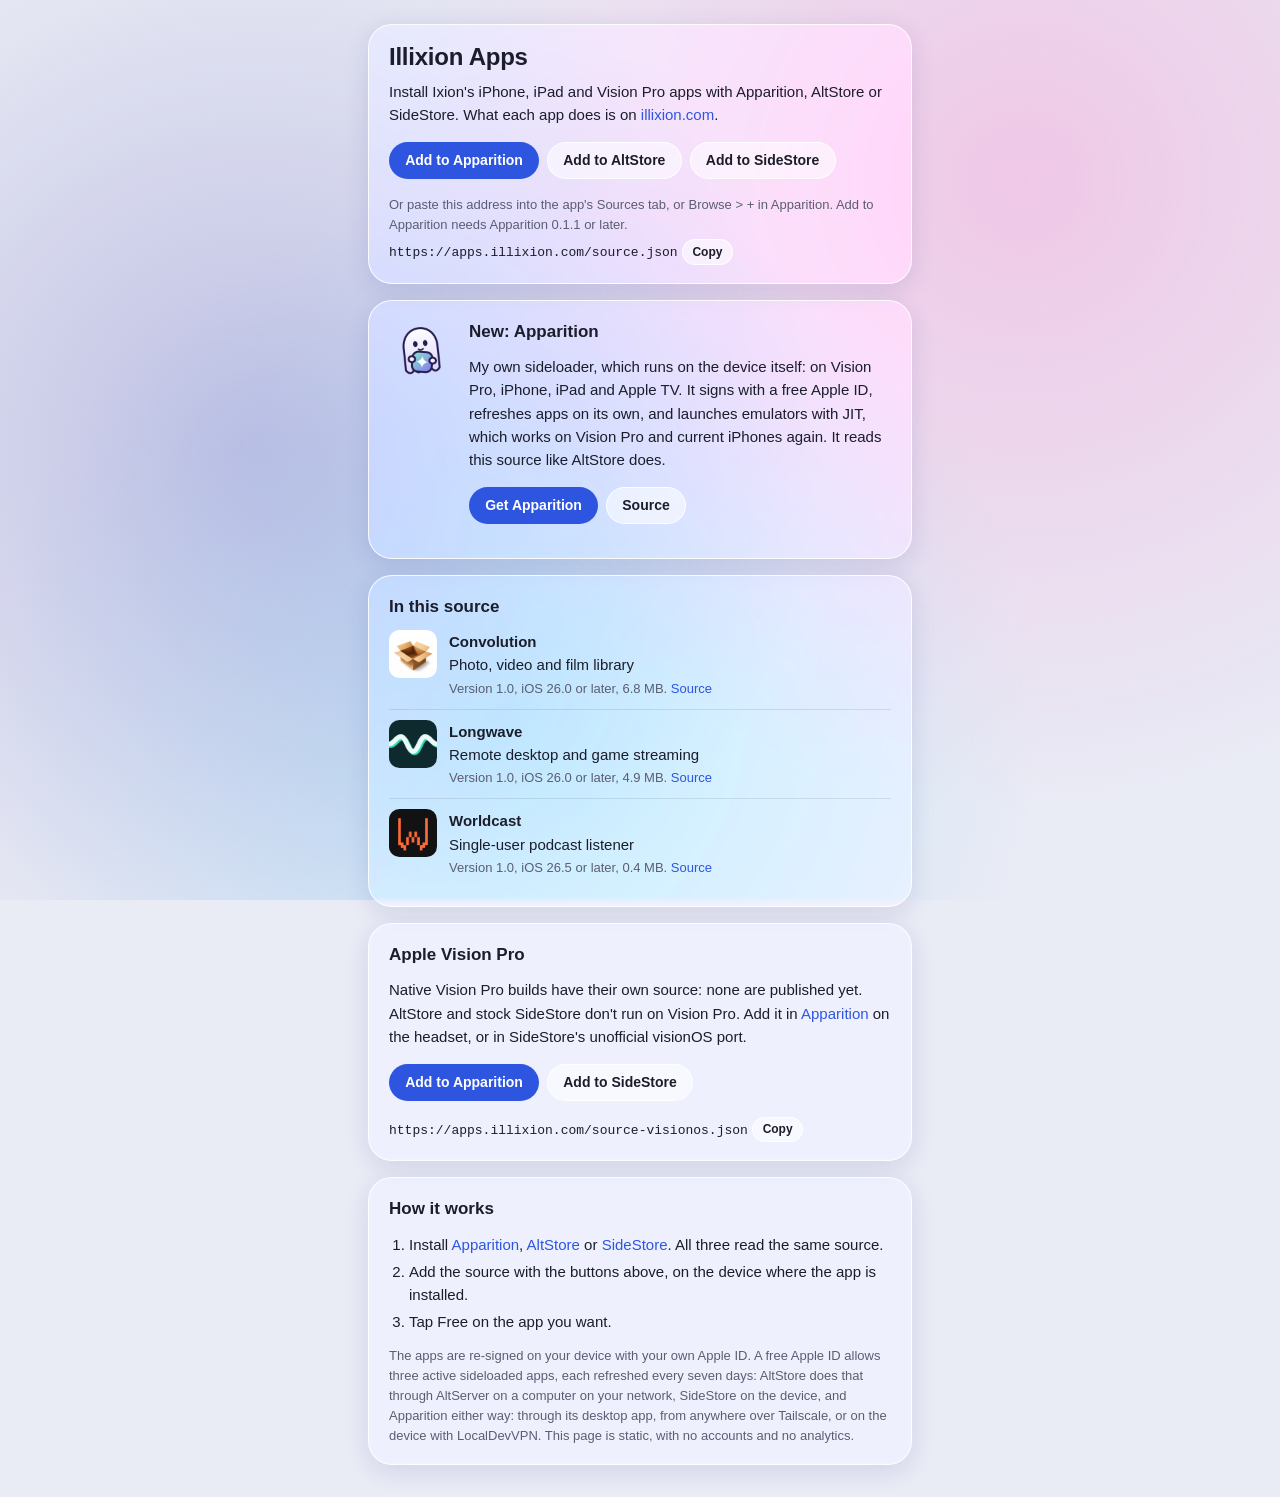
==== commit aa21030a: "Add Add to Apparition buttons for both sources They use apparition://source?url=, which Apparition 0" ====
--- a/Website/index.html
+++ b/Website/index.html
@@ -17,10 +17,11 @@
     <h1>Illixion Apps</h1>
     <p>Install Ixion&#x27;s iPhone, iPad and Vision Pro apps with Apparition, AltStore or SideStore. What each app does is on <a href="https://illixion.com/#apps">illixion.com</a>.</p>
     <p class="actions">
-      <a class="pill primary" href="altstore://source?url=https://apps.illixion.com/source.json">Add to AltStore</a>
+      <a class="pill primary" href="apparition://source?url=https://apps.illixion.com/source.json">Add to Apparition</a>
+      <a class="pill" href="altstore://source?url=https://apps.illixion.com/source.json">Add to AltStore</a>
       <a class="pill" href="sidestore://source?url=https://apps.illixion.com/source.json">Add to SideStore</a>
     </p>
-    <p class="muted">Or paste this address into the app's Sources tab. In Apparition, tap + in Browse and paste it there.</p>
+    <p class="muted">Or paste this address into the app's Sources tab, or Browse &gt; + in Apparition. Add to Apparition needs Apparition 0.1.1 or later.</p>
     <p class="url"><code>https://apps.illixion.com/source.json</code> <button class="pill small" type="button" data-copy="https://apps.illixion.com/source.json">Copy</button></p>
   </section>
 
@@ -67,6 +68,7 @@
     <h2>Apple Vision Pro</h2>
     <p>Native Vision Pro builds have their own source: none are published yet. AltStore and stock SideStore don't run on Vision Pro. Add it in <a href="https://apparition.illixion.com">Apparition</a> on the headset, or in SideStore's unofficial visionOS port.</p>
     <p class="actions">
+      <a class="pill primary" href="apparition://source?url=https://apps.illixion.com/source-visionos.json">Add to Apparition</a>
       <a class="pill" href="sidestore://source?url=https://apps.illixion.com/source-visionos.json">Add to SideStore</a>
     </p>
     <p class="url"><code>https://apps.illixion.com/source-visionos.json</code> <button class="pill small" type="button" data-copy="https://apps.illixion.com/source-visionos.json">Copy</button></p>
@@ -76,7 +78,7 @@
     <h2>How it works</h2>
     <ol>
       <li>Install <a href="https://apparition.illixion.com">Apparition</a>, <a href="https://altstore.io">AltStore</a> or <a href="https://sidestore.io">SideStore</a>. All three read the same source.</li>
-      <li>Add the source with the buttons above, which open AltStore or SideStore on an iPhone or iPad, or paste its address into Apparition.</li>
+      <li>Add the source with the buttons above, on the device where the app is installed.</li>
       <li>Tap Free on the app you want.</li>
     </ol>
     <p class="muted">The apps are re-signed on your device with your own Apple ID. A free Apple ID allows three active sideloaded apps, each refreshed every seven days: AltStore does that through AltServer on a computer on your network, SideStore on the device, and Apparition either way: through its desktop app, from anywhere over Tailscale, or on the device with LocalDevVPN. This page is static, with no accounts and no analytics.</p>
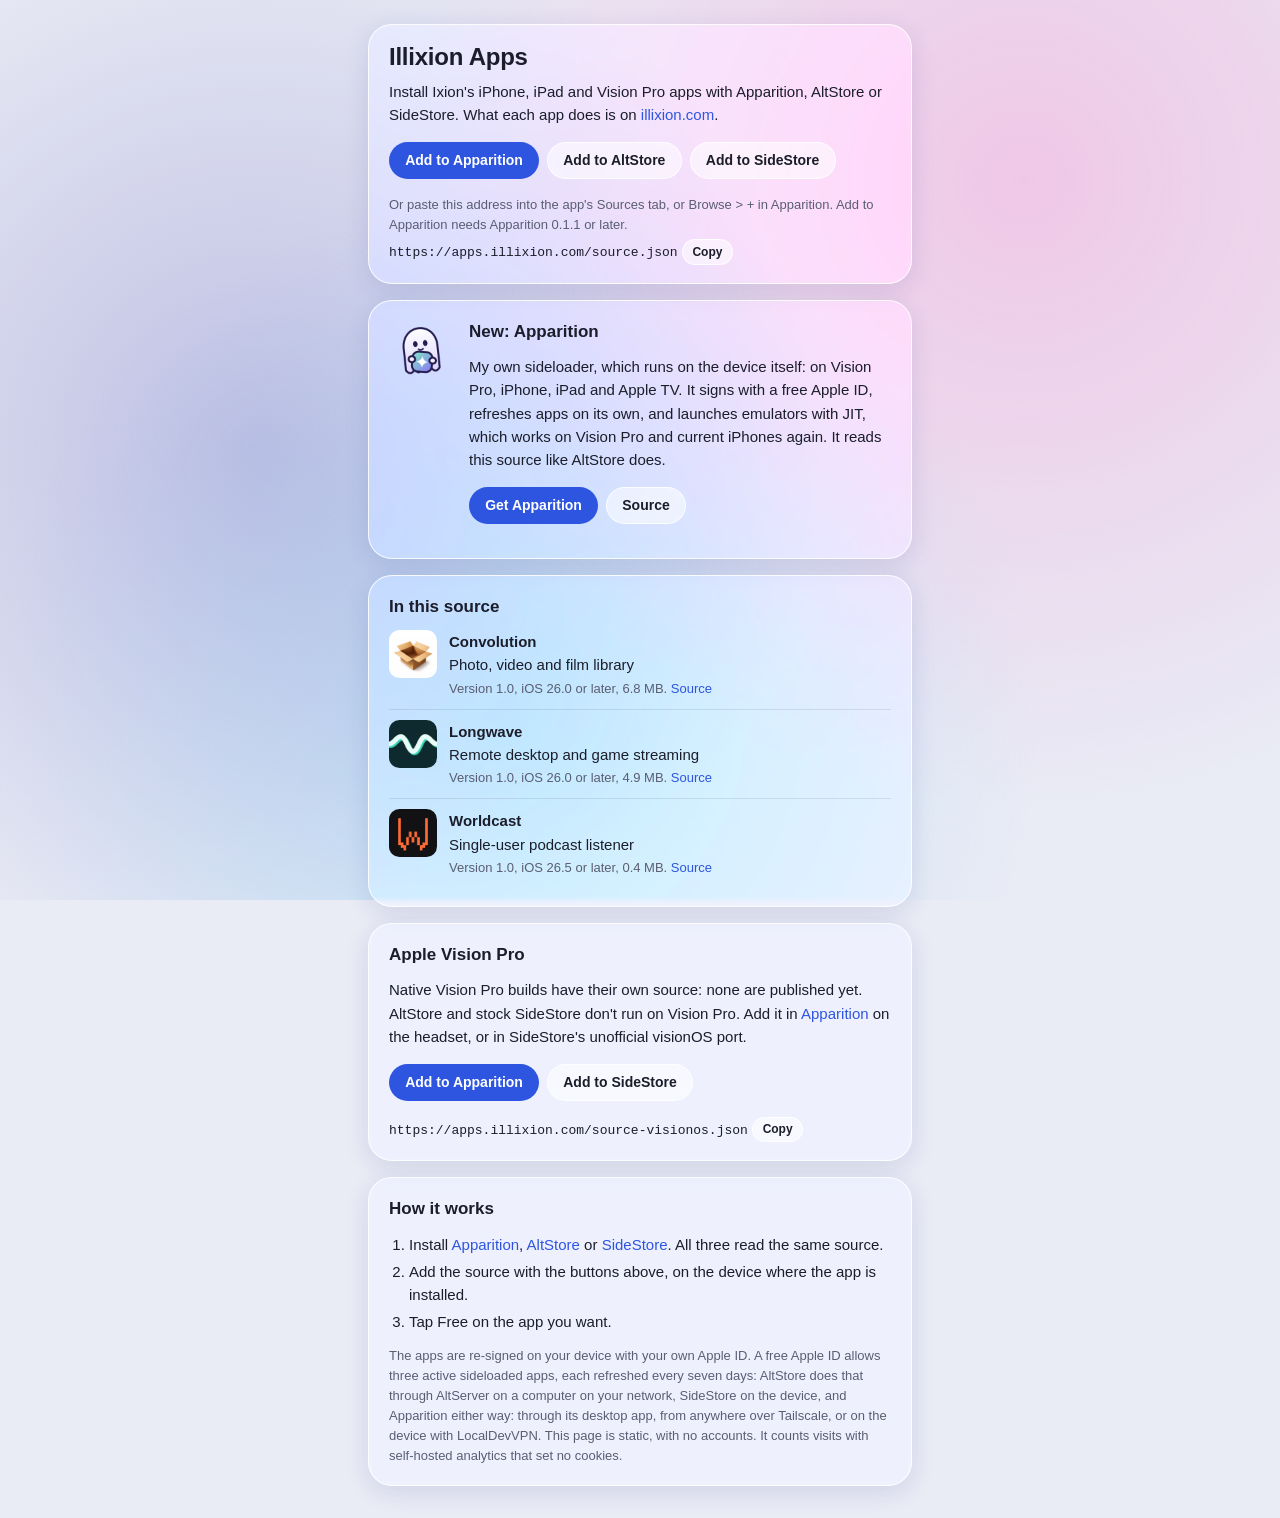
==== commit c65761de: "Count visits and source adds with self-hosted Umami The page template loads the Umami tracker from s" ====
--- a/Website/index.html
+++ b/Website/index.html
@@ -10,6 +10,7 @@
   <meta name="theme-color" content="#0E0F1A" media="(prefers-color-scheme: dark)">
   <link rel="icon" href="icons/convolution.png">
   <link rel="stylesheet" href="styles.css">
+  <script src="https://stats.illixion.com/t.js" defer data-website-id="7b76fb3e-88be-46c7-9f8c-4391c05795c6" data-domains="apps.illixion.com"></script>
 </head>
 <body>
 <main>
@@ -81,7 +82,7 @@
       <li>Add the source with the buttons above, on the device where the app is installed.</li>
       <li>Tap Free on the app you want.</li>
     </ol>
-    <p class="muted">The apps are re-signed on your device with your own Apple ID. A free Apple ID allows three active sideloaded apps, each refreshed every seven days: AltStore does that through AltServer on a computer on your network, SideStore on the device, and Apparition either way: through its desktop app, from anywhere over Tailscale, or on the device with LocalDevVPN. This page is static, with no accounts and no analytics.</p>
+    <p class="muted">The apps are re-signed on your device with your own Apple ID. A free Apple ID allows three active sideloaded apps, each refreshed every seven days: AltStore does that through AltServer on a computer on your network, SideStore on the device, and Apparition either way: through its desktop app, from anywhere over Tailscale, or on the device with LocalDevVPN. This page is static, with no accounts. It counts visits with self-hosted analytics that set no cookies.</p>
   </section>
 </main>
 <script src="copy.js"></script>
